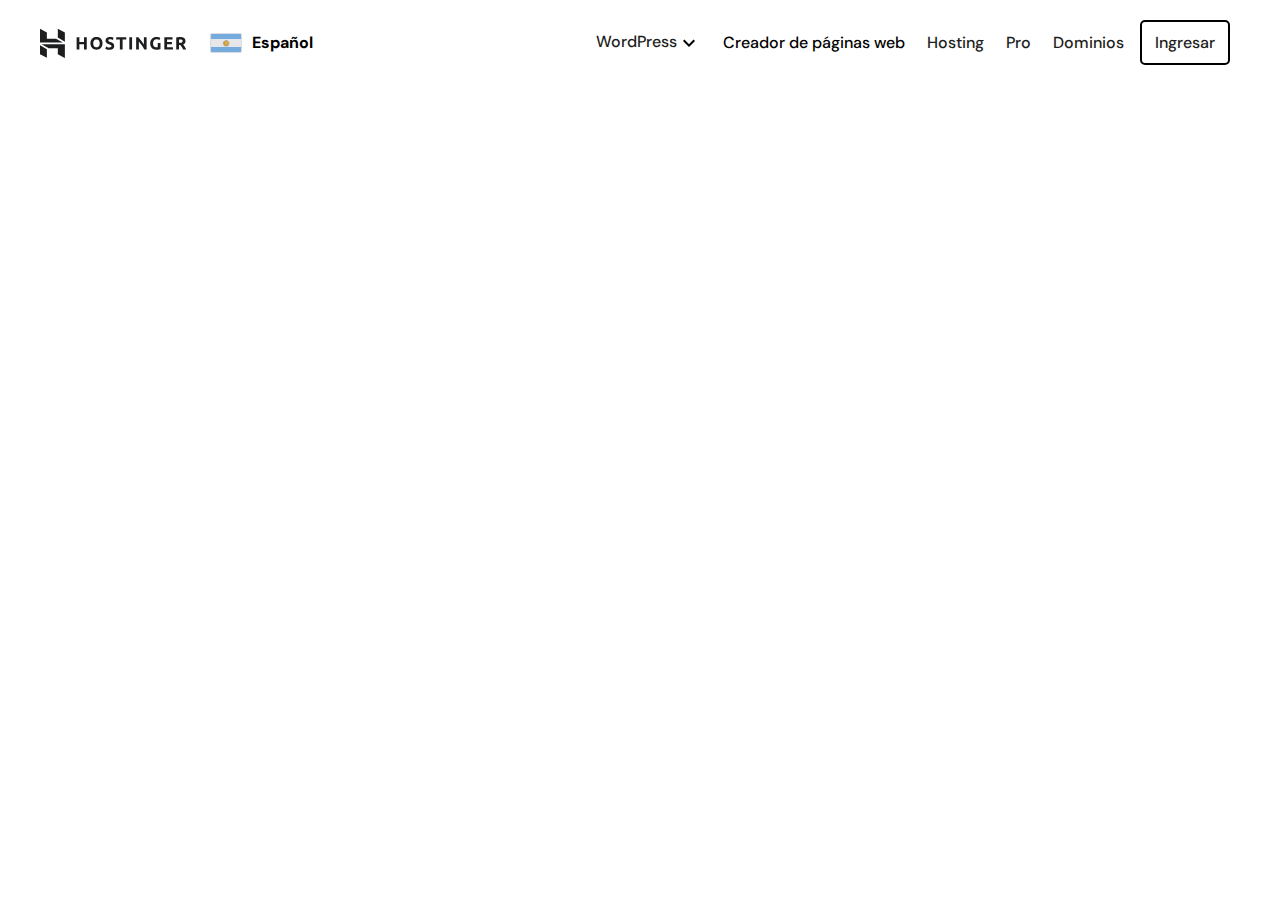
==== pages_temp/1_hosting/index.html @ 5bcc742f "navbar_finish" ====
<!DOCTYPE html>
<html lang="es">

<head>
    <meta charset="UTF-8">
    <meta http-equiv="X-UA-Compatible" content="IE=edge">
    <meta name="viewport" content="width=device-width, initial-scale=1.0">
    <title>Web </title>
    <link rel="stylesheet" href="estilos.css">
    <link rel="preconnect" href="https://fonts.googleapis.com">
    <link rel="preconnect" href="https://fonts.gstatic.com" crossorigin>
    <link
        href="https://fonts.googleapis.com/css2?family=DM+Sans:opsz,wght@9..40,100..1000&family=Encode+Sans+Expanded:wght@100;200;300;400;500;600;700;800;900&display=swap"
        rel="stylesheet">
</head>

<body>
    <div>
        <header>
            <nav id="navk">
                <div class="logo-web-nav">
                    <div class="logo-host">
                        <img src="/pages_temp/1_hosting/images/hostinger-logo.svg" alt="">
                        <div class="arg-nav">
                            <div class="arg-img">
                                <a href=""><img src="/pages_temp/1_hosting/images/ar-2x.png" alt=""></a>
                            </div>
                            <p>Español</p>
                        </div>
                    </div>
                    
                </div>
                <div class="toger-nav" id="open-x">
                    <img src="/pages_temp/1_hosting/images/ic-burger.svg" alt="">
                </div>
                <div class="toger-nav" id="x-close">
                    <img src="/pages_temp/1_hosting/images/ic-close.svg" alt="">
                </div>
                <div class="options-nav" id="nav-re">
                    <div class="word-nac a">
                        <p class="kka dro"> WordPress</p>
                        <img class="dro" id="dow-dro" src="/pages_temp/1_hosting/images/ic-arrow-down.svg" alt="">
                        <div id="d" class="b">
                            <div class="dropdow">
                                <a href="">
                                    <div class="dro-1 s">
                                        <div class="alo"></div>

                                        <div class="ks">
                                            <h3>Hosting WordPress</h2>
                                                <p>Funciones premium integradas y herramientas con IA incluidas.</p>
                                        </div>
                                    </div>
                                </a>
                                <a href="">
                                    <div class="dro-2 s">
                                        <div class="alo"></div>
                                        <div class="ks">
                                            <h3>WooCommerce administrado</h2>
                                                <p>Lanzá y hacé crecer tu sitio web de e-commerce.</p>
                                        </div>

                                    </div>
                                </a>
                            </div>
                            <div class="punro">

                            </div>
                        </div>
                    </div>
                    <div class="a">
                        <a href="">
                            <p style="color: black;">Creador de páginas web</p>
                        </a>
                    </div>
                    <div class="a">
                        <a href="">
                            <p> Hosting</p>
                        </a>
                    </div>
                    <div class="a">
                        <a href="">
                            <p> Pro</p>
                        </a>
                    </div>
                    <div class="a">
                        <a href="">
                            <p> Dominios</p>
                        </a>
                    </div>
                    <div class="a ingresar">

                        <a href="">Ingresar</a>

                    </div>
                </div>
            </nav>
        </header>
        <div>
            <section>

            </section>

            <section>

            </section>
        </div>
    </div>




    <script src="escript.js"></script>
</body>

</html>
---- pages_temp/1_hosting/estilos.css ----
*{
    margin: 0;
    padding: 0;
    box-sizing: border-box;
    font-family: 'DM Sans';

}
header{
    width: 100%;
    min-height: 88px;
    background-color: rgb(255, 255, 255);
    

}
nav{
    display: flex;
    align-items: center;
    justify-content: center;
    position: absolute;
    width: 100vw;
    z-index: 99;
    padding:20px 40px;
    background-color: #fff;
}
.logo-web-nav{
    display: flex;
    justify-content: center;
    align-items: center;
    flex-grow: 1;
}
.logo-host{
    display: flex;
    justify-content: center;
    align-items: center;
}

.logo-web-nav div {
    width: 100%;
    
}
.arg-nav{
    display: flex;
    margin-left: 23px;
    justify-content: start;
    align-items: center;
}
.arg-nav div {
    width: 32px;
    height: 20px;
    
}
.arg-nav img{
    max-width: 100%;
}
.arg-nav p{
    margin-left: 10px;
    margin-right: 14px;
    font-weight: 700;
    
}
.options-nav{
    font-weight: 100;
    height: 72;
    display: flex;
    justify-content: center;
    align-items: center;
    border: 0;
    font-weight: 100;
    margin: 0;
    padding: 0;
    text-decoration: none;
    vertical-align: baseline;
}
.word-nac{
    display: flex;
    position: relative;
    
}
.word-nac .kka{
    cursor: pointer;
}
.word-nac img{
    cursor: pointer;
}
.options-nav .a{
    padding: 6px;
    margin-right: 10px;
    
}

.options-nav div img{
    max-width: 24px;
    max-height: 24px;

}
.options-nav div a p{
    color:  #1d1e20;
    font-weight: 500;
    
}

.options-nav div  p{
    color:  #1d1e20;
    font-weight: 500;
    
}
.options-nav div a {
    color:  #1d1e20;
    font-weight: 500;
    text-decoration: none;
    
}
.toger-nav{
    display: none;
}

.ingresar{
    border: 2px solid black;
    border-radius: 5px;
    text-align: center;
    display: flex;
    justify-content: center;
    align-items: center;
    padding: 0;
}
.ingresar a{
    padding: 4px 7px;
}
.dropdow{
    width: 408px;
    padding: 10px;
    background-color: rgb(252, 252, 252);
    position: absolute;
    top: 40px;
    right: -166px;
    border-radius: 5px;
    box-shadow:  2px 0 5px #010101b3;
    
}
.dropdow a:hover{
    transform: scale(2);
    background: mediumturquoise;
}
.punro{
    width: 24px;
    height: 40px;
    transform: rotate(45deg);
    background-color: rgba(3, 3, 3, 0.785);
    position: absolute;
    top: 30px;
    right: 30px;
    z-index: -99;
}
.b{
    box-shadow:  2px 0 5px #010101b3;
    display: none;
}
.s{
    display: flex;
    justify-content: center;
    align-items: center;
    margin: 15px;
    transition: all 100ms;
}
.s:hover{
    transform: scale(1.03);
}

.dropdow div .alo {
    width: 60px;
    height: 44px;
    background-size: contain; 
    background-position: center; 
    background-repeat: no-repeat;
}

.dro-1 .alo {
    background-image: url("/pages_temp/1_hosting/images/ic-wordpress.svg");
    
}

.dro-2 .alo {
    background-image: url("/pages_temp/1_hosting/images/ic-woocommerce.svg");
    background-size: contain; 
    background-position: center; 
    background-repeat: no-repeat;
}
.ks{
    padding-left: 16px;
    margin-left: 20px;
}
.dro{
    transition: transform 0.5s ease;
}

@media only screen and (min-width: 140px) and (max-width: 996px) {
   .header{
        position: relative;
    }
    .arg-nav{
        font-size: 10px;
    }
    .toger-nav {
        display: block; 
        position: absolute;
        cursor: pointer;
        top: 17px;
        right: 39px;
        width: 23px;
        height: 23px;
        font-size: 30px;
    }
    #x-close{
        display: none;
    }
    .logo-host img{
        font-size: 10px;
        width: 90px;
    }
    .toger-nav  img {
        width: 23px;
        height: 23px;

    }
    .dropdow{
    width: 199px;
    left:3px;
    right: 100px;
    }
    .alo{
        
        display: none;
    }
    nav{
        display: block;
        position: relative;
        background-color: aqua;
    }
    .options-nav {
        margin: auto;
        margin-top: 50px;
        width: 89%;
        height: 599px;
        box-shadow: 0px 2px 5px rgba(0, 0, 0, 0.2);
        
        display: none;
    }
    .a{
        margin: 30px;
    }
    .options-nav.active {
        display: flex;
        flex-direction: column;
    }
    
}
@media (min-width: 996px) {
    #open-x {
        display: none; /* Ocultar el botón burger en pantallas grandes */
      }
    
      #x-close {
        display: none; /* Mantener oculto el botón de cierre en pantallas grandes */
      }
    
      
}
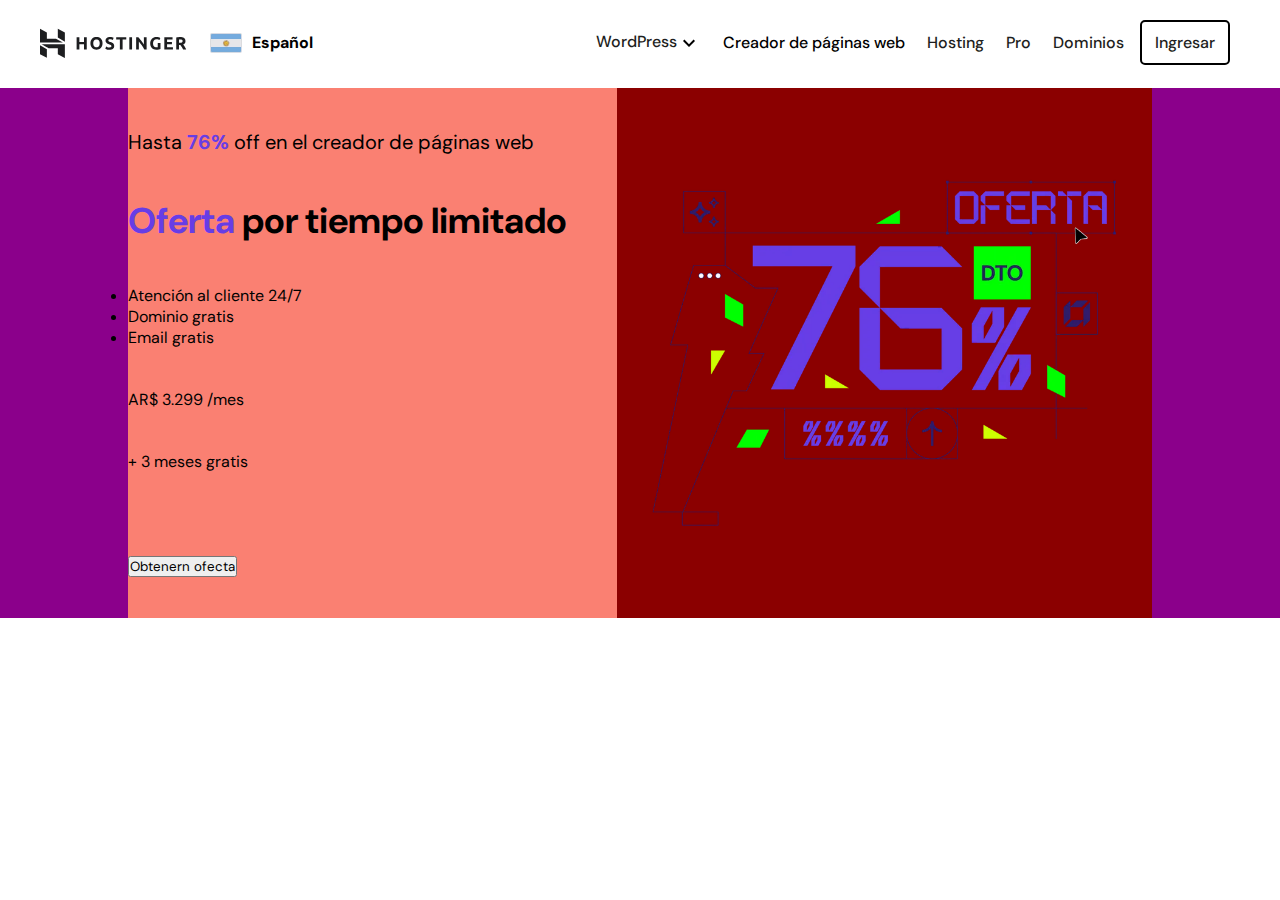
==== commit 5ef8312e: "midline_page" ====
--- a/pages_temp/1_hosting/index.html
+++ b/pages_temp/1_hosting/index.html
@@ -13,7 +13,6 @@
         href="https://fonts.googleapis.com/css2?family=DM+Sans:opsz,wght@9..40,100..1000&family=Encode+Sans+Expanded:wght@100;200;300;400;500;600;700;800;900&display=swap"
         rel="stylesheet">
 </head>
-
 <body>
     <div>
         <header>
@@ -96,14 +95,40 @@
                 </div>
             </nav>
         </header>
-        <div>
-            <section>
+        <div class="midline">
+            <section class="midsec">
+                <section class="midsec1">
+                    <p class="pa">Hasta <span>76%</span>  off en el creador de páginas web</p>
+                    <h2 class="ti"> <span>Oferta</span> por tiempo limitado</h2>
+                    <ul>
+                        <li>Atención al cliente 24/7 </li>
+                        <li>Dominio gratis</li>
+                        <li>Email gratis</li>
+                    </ul>
+                    <div>
+                        <span>AR$</span>
+                        <span>3.299</span>
+                        <span>/mes</span>
+                    </div>
+                    <div>
+                        <p>+ 3 meses gratis</p>
+                    </div>
 
+                    <div>
+
+                    </div>
+                    <div>
+                        <button>Obtenern ofecta</button>
+                    </div>
+
+                </section>
+                <section class="midsec2">
+                    <img src="/pages_temp/1_hosting/images/website-builder.png" alt="">
+
+                </section>
             </section>
 
-            <section>
-
-            </section>
+            
         </div>
     </div>
 
--- a/pages_temp/1_hosting/estilos.css
+++ b/pages_temp/1_hosting/estilos.css
@@ -194,9 +194,91 @@
     transition: transform 0.5s ease;
 }
 
+/* midline */
+
+.midline{
+    width: 100%;
+    height: 530px;
+    background-color: darkmagenta;
+}
+.midsec{
+    width: 80%;
+    margin-top: 60px;
+    height: 100%;
+    margin: auto;
+    background: red;
+    display: flex;
+    justify-content: space-between;
+
+    
+}
+.midsec1{
+    width: 50%;
+    height: 100%;
+    background-color: salmon;
+    display: flex;
+    flex-direction: column;
+    justify-content: space-evenly;
+    align-items: start;
+    text-align: start;
+}
+.midsec1 .pa{
+    font-size: 20px;
+}
+.midsec1 .pa span{
+    font-weight: 700;
+    color: #673de6;
+}
+
+.midsec1 h2{
+    font-size: 36px;
+}
+.midsec1 h2 span{
+    font-weight: 700;
+    color: #673de6;
+}
+
+.midsec2{
+    width: 54.61%;
+    height: 100%;
+    background-color: darkred;
+    display: flex;
+    justify-content: center;
+    align-items: center;
+    position: relative;
+    max-width: 616px;
+    margin: auto;
+}
+
+.midsec2 img{
+    background-size: contain;
+    display: block;
+    height: auto;
+    max-width: 100%;
+} 
+
+@media only screen and (min-width: 140px) and (max-width: 976px) {
+    .midsec{
+        display: flex;
+        flex-direction: column;
+        height: 100%;
+    }
+    .midsec1{
+        width: 69%;
+        margin: auto;
+        
+    }
+    .midsec2{
+        width: 69%;
+        margin: auto;
+    }
+    
+}
+
 @media only screen and (min-width: 140px) and (max-width: 996px) {
    .header{
         position: relative;
+        height: 100vh;
     }
     .arg-nav{
         font-size: 10px;
@@ -242,7 +324,6 @@
         margin-top: 50px;
         width: 89%;
         height: 599px;
-        box-shadow: 0px 2px 5px rgba(0, 0, 0, 0.2);
         
         display: none;
     }
@@ -252,17 +333,20 @@
     .options-nav.active {
         display: flex;
         flex-direction: column;
+        height: 100vh;
+    }
+    .navk{
+        height: 100vh;
     }
     
 }
 @media (min-width: 996px) {
     #open-x {
-        display: none; /* Ocultar el botón burger en pantallas grandes */
+        display: none; 
       }
     
       #x-close {
-        display: none; /* Mantener oculto el botón de cierre en pantallas grandes */
-      }
-    
-      
+        display: none; 
+    
+     }
 }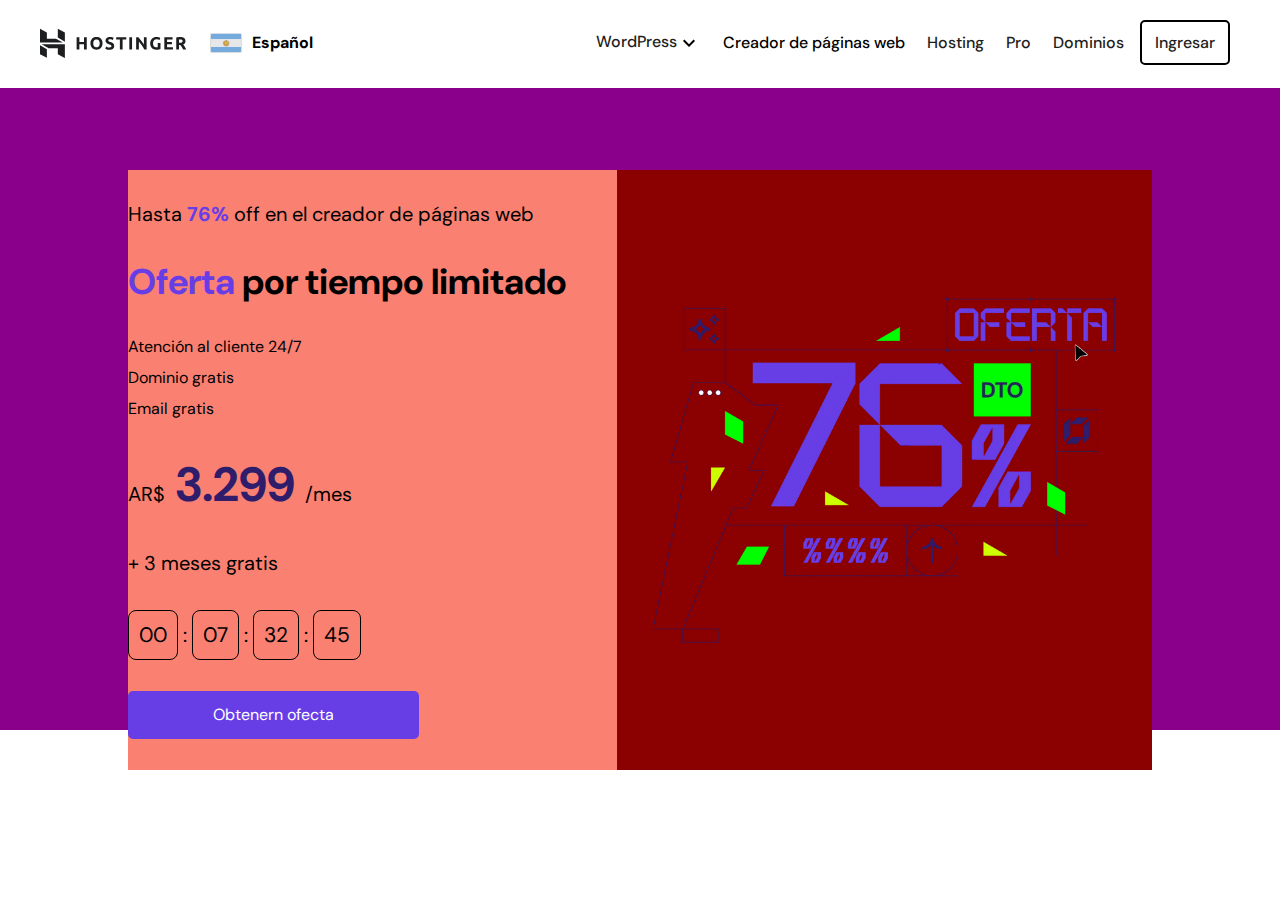
==== commit b331e8a9: "a" ====
--- a/pages_temp/1_hosting/index.html
+++ b/pages_temp/1_hosting/index.html
@@ -101,25 +101,33 @@
                     <p class="pa">Hasta <span>76%</span>  off en el creador de páginas web</p>
                     <h2 class="ti"> <span>Oferta</span> por tiempo limitado</h2>
                     <ul>
-                        <li>Atención al cliente 24/7 </li>
+                        <li>Atención al cliente 24/7</li>
                         <li>Dominio gratis</li>
                         <li>Email gratis</li>
                     </ul>
-                    <div>
-                        <span>AR$</span>
-                        <span>3.299</span>
-                        <span>/mes</span>
+                    <div class="k">
+                        <span class="arss">AR$</span>
+                        <span class="do">3.299</span>
+                        <span class="arss" >/mes</span>
                     </div>
-                    <div>
+                    <div class="local">
                         <p>+ 3 meses gratis</p>
                     </div>
+                    <div class="hora">
+                        <div class="h">00</div>
+                        <div >:</div>
+                        <div class="h">07</div>
+                        <div>:</div>
+                        <div class="h">32</div>
+                        <div>:</div>
+                        <div class="h">45</div>
+                    </div>
 
-                    <div>
-
-                    </div>
-                    <div>
-                        <button>Obtenern ofecta</button>
-                    </div>
+                    
+                        <div class="buton">
+                            <button><a href="">Obtenern ofecta</a></button>
+                        </div>
+                    
 
                 </section>
                 <section class="midsec2">
@@ -130,6 +138,7 @@
 
             
         </div>
+        
     </div>
 
 
--- a/pages_temp/1_hosting/estilos.css
+++ b/pages_temp/1_hosting/estilos.css
@@ -1,35 +1,42 @@
-
-*{
+* {
     margin: 0;
     padding: 0;
     box-sizing: border-box;
     font-family: 'DM Sans';
 
 }
-header{
+a{
+    cursor: pointer;
+    text-decoration: none;
+}
+header {
     width: 100%;
     min-height: 88px;
     background-color: rgb(255, 255, 255);
-    
-
-}
-nav{
+    position: fixed;
+    z-index: 33331;
+
+}
+
+nav {
     display: flex;
     align-items: center;
     justify-content: center;
     position: absolute;
     width: 100vw;
     z-index: 99;
-    padding:20px 40px;
+    padding: 20px 40px;
     background-color: #fff;
 }
-.logo-web-nav{
+
+.logo-web-nav {
     display: flex;
     justify-content: center;
     align-items: center;
     flex-grow: 1;
 }
-.logo-host{
+
+.logo-host {
     display: flex;
     justify-content: center;
     align-items: center;
@@ -37,29 +44,34 @@
 
 .logo-web-nav div {
     width: 100%;
-    
-}
-.arg-nav{
+
+}
+
+.arg-nav {
     display: flex;
     margin-left: 23px;
     justify-content: start;
     align-items: center;
 }
+
 .arg-nav div {
     width: 32px;
     height: 20px;
-    
-}
-.arg-nav img{
+
+}
+
+.arg-nav img {
     max-width: 100%;
 }
-.arg-nav p{
+
+.arg-nav p {
     margin-left: 10px;
     margin-right: 14px;
     font-weight: 700;
-    
-}
-.options-nav{
+
+}
+
+.options-nav {
     font-weight: 100;
     height: 72;
     display: flex;
@@ -72,50 +84,57 @@
     text-decoration: none;
     vertical-align: baseline;
 }
-.word-nac{
+
+.word-nac {
     display: flex;
     position: relative;
-    
-}
-.word-nac .kka{
-    cursor: pointer;
-}
-.word-nac img{
-    cursor: pointer;
-}
-.options-nav .a{
+
+}
+
+.word-nac .kka {
+    cursor: pointer;
+}
+
+.word-nac img {
+    cursor: pointer;
+}
+
+.options-nav .a {
     padding: 6px;
     margin-right: 10px;
-    
-}
-
-.options-nav div img{
+
+}
+
+.options-nav div img {
     max-width: 24px;
     max-height: 24px;
 
 }
-.options-nav div a p{
-    color:  #1d1e20;
+
+.options-nav div a p {
+    color: #1d1e20;
     font-weight: 500;
-    
-}
-
-.options-nav div  p{
-    color:  #1d1e20;
+
+}
+
+.options-nav div p {
+    color: #1d1e20;
     font-weight: 500;
-    
-}
+
+}
+
 .options-nav div a {
-    color:  #1d1e20;
+    color: #1d1e20;
     font-weight: 500;
     text-decoration: none;
-    
-}
-.toger-nav{
+
+}
+
+.toger-nav {
     display: none;
 }
 
-.ingresar{
+.ingresar {
     border: 2px solid black;
     border-radius: 5px;
     text-align: center;
@@ -124,10 +143,12 @@
     align-items: center;
     padding: 0;
 }
-.ingresar a{
+
+.ingresar a {
     padding: 4px 7px;
 }
-.dropdow{
+
+.dropdow {
     width: 408px;
     padding: 10px;
     background-color: rgb(252, 252, 252);
@@ -135,14 +156,16 @@
     top: 40px;
     right: -166px;
     border-radius: 5px;
-    box-shadow:  2px 0 5px #010101b3;
-    
-}
-.dropdow a:hover{
+    box-shadow: 2px 0 5px #010101b3;
+
+}
+
+.dropdow a:hover {
     transform: scale(2);
     background: mediumturquoise;
 }
-.punro{
+
+.punro {
     width: 24px;
     height: 40px;
     transform: rotate(45deg);
@@ -152,67 +175,75 @@
     right: 30px;
     z-index: -99;
 }
-.b{
-    box-shadow:  2px 0 5px #010101b3;
+
+.b {
+    box-shadow: 2px 0 5px #010101b3;
     display: none;
 }
-.s{
+
+.s {
     display: flex;
     justify-content: center;
     align-items: center;
     margin: 15px;
     transition: all 100ms;
 }
-.s:hover{
+
+.s:hover {
     transform: scale(1.03);
 }
 
 .dropdow div .alo {
     width: 60px;
     height: 44px;
-    background-size: contain; 
-    background-position: center; 
+    background-size: contain;
+    background-position: center;
     background-repeat: no-repeat;
 }
 
 .dro-1 .alo {
     background-image: url("/pages_temp/1_hosting/images/ic-wordpress.svg");
-    
+
 }
 
 .dro-2 .alo {
     background-image: url("/pages_temp/1_hosting/images/ic-woocommerce.svg");
-    background-size: contain; 
-    background-position: center; 
+    background-size: contain;
+    background-position: center;
     background-repeat: no-repeat;
 }
-.ks{
+
+.ks {
     padding-left: 16px;
     margin-left: 20px;
 }
-.dro{
+
+.dro {
     transition: transform 0.5s ease;
 }
 
 /* midline */
 
-.midline{
+.midline {
+
+    padding-top: 130px;
     width: 100%;
-    height: 530px;
+    height: 730px;
     background-color: darkmagenta;
 }
-.midsec{
+
+.midsec {
     width: 80%;
-    margin-top: 60px;
     height: 100%;
-    margin: auto;
+    margin: 40px auto;
     background: red;
     display: flex;
     justify-content: space-between;
 
-    
-}
-.midsec1{
+
+}
+
+.midsec1 {
     width: 50%;
     height: 100%;
     background-color: salmon;
@@ -222,23 +253,94 @@
     align-items: start;
     text-align: start;
 }
-.midsec1 .pa{
+
+.midsec1 .pa {
     font-size: 20px;
 }
-.midsec1 .pa span{
+
+.midsec1 .pa span {
     font-weight: 700;
     color: #673de6;
 }
 
-.midsec1 h2{
+.midsec1 h2 {
     font-size: 36px;
 }
-.midsec1 h2 span{
+
+.midsec1 h2 span {
     font-weight: 700;
     color: #673de6;
 }
 
-.midsec2{
+.midsec1 ul {
+    align-items: start;
+    display: flex;
+    flex-direction: column;
+    gap: 10px;
+    margin-bottom: 2px;
+    list-style: none;
+}
+
+.midline .k {
+    font-size: 48px;
+}
+.midline .k .do{
+    font-weight: 700;
+    color: #2f1c6a;
+}
+
+.midsec1 .k .arss {
+    font-size: 0.416667em;
+}
+
+.midsec1 .local p {
+    font-size: 20px;
+    line-height: 32px;
+}
+
+.midsec1 .hora{
+    display: flex;
+    justify-content: center;
+    align-items: center;
+    gap: 5px;
+    font-size: 21px;
+}
+.midline .hora .h{
+    border: 1px solid black;
+    padding: 10px;
+    border-radius: 8px;
+
+}
+
+.midsec1 .buton {
+    cursor: pointer;
+    width: 100%;
+    align-items: start;
+    display: flex;
+    flex-direction: column-reverse;
+    gap: 6px;
+    justify-content: center;
+}
+.midsec1 a{
+    cursor: pointer;
+}
+
+.midsec1 .buton button {
+    cursor: pointer;
+    width: 291px;
+    height: 48px;
+    font-size: 16px;
+    background-color: #673de6;
+    color:#fff;
+    border: none;
+    border-radius: 5px;
+    
+
+}
+.midsec1 .buton button  a{
+    color: #fff;
+}
+.midsec2 {
     width: 54.61%;
     height: 100%;
     background-color: darkred;
@@ -250,41 +352,62 @@
     margin: auto;
 }
 
-.midsec2 img{
+.midsec2 img {
     background-size: contain;
     display: block;
     height: auto;
     max-width: 100%;
-} 
+}
 
 @media only screen and (min-width: 140px) and (max-width: 976px) {
-    .midsec{
+    .midline{
+        height: auto;
+    }
+    .midsec {
         display: flex;
         flex-direction: column;
-        height: 100%;
-    }
-    .midsec1{
-        width: 69%;
+        gap: 50px;
+        height: auto;
+    }
+
+    .midsec1 {
+        width: 99%;
         margin: auto;
-        
-    }
-    .midsec2{
-        width: 69%;
+        gap: 10px;
+
+    }
+
+    .midsec2 {
+        width: 99%;
         margin: auto;
     }
-    
-}
-
-@media only screen and (min-width: 140px) and (max-width: 996px) {
-   .header{
+    .midsec1 .buton {
+        display: flex;
+        align-items: center;
+        justify-content: center;
+    }
+    .midsec2 img {
+        background-size: contain;
+        display: block;
+        height: auto;
+        max-width: 100%;
+    }
+
+}
+
+@media only screen and (min-width: 140px) and (max-width: 1176px) {
+    .header {
         position: relative;
         height: 100vh;
-    }
-    .arg-nav{
+
+    }
+
+    .arg-nav {
         font-size: 10px;
     }
+
     .toger-nav {
-        display: block; 
+        display: block;
         position: absolute;
         cursor: pointer;
         top: 17px;
@@ -293,60 +416,72 @@
         height: 23px;
         font-size: 30px;
     }
-    #x-close{
+
+    #x-close {
         display: none;
     }
-    .logo-host img{
+
+    .logo-host img {
         font-size: 10px;
         width: 90px;
     }
-    .toger-nav  img {
+
+    .toger-nav img {
         width: 23px;
         height: 23px;
 
     }
-    .dropdow{
-    width: 199px;
-    left:3px;
-    right: 100px;
-    }
-    .alo{
-        
+
+    .dropdow {
+        width: 199px;
+        left: 3px;
+        right: 100px;
+    }
+
+    .alo {
+
         display: none;
     }
-    nav{
+
+    nav {
         display: block;
         position: relative;
         background-color: aqua;
-    }
+        height: 100%;
+    }
+
     .options-nav {
         margin: auto;
         margin-top: 50px;
         width: 89%;
         height: 599px;
-        
+
         display: none;
     }
-    .a{
+
+    .a {
         margin: 30px;
     }
+
     .options-nav.active {
         display: flex;
         flex-direction: column;
         height: 100vh;
     }
-    .navk{
+
+    .navk {
         height: 100vh;
     }
-    
-}
+
+}
+
 @media (min-width: 996px) {
     #open-x {
-        display: none; 
-      }
-    
-      #x-close {
-        display: none; 
-    
-     }
+        display: none;
+    }
+
+    #x-close {
+        display: none;
+
+    }
 }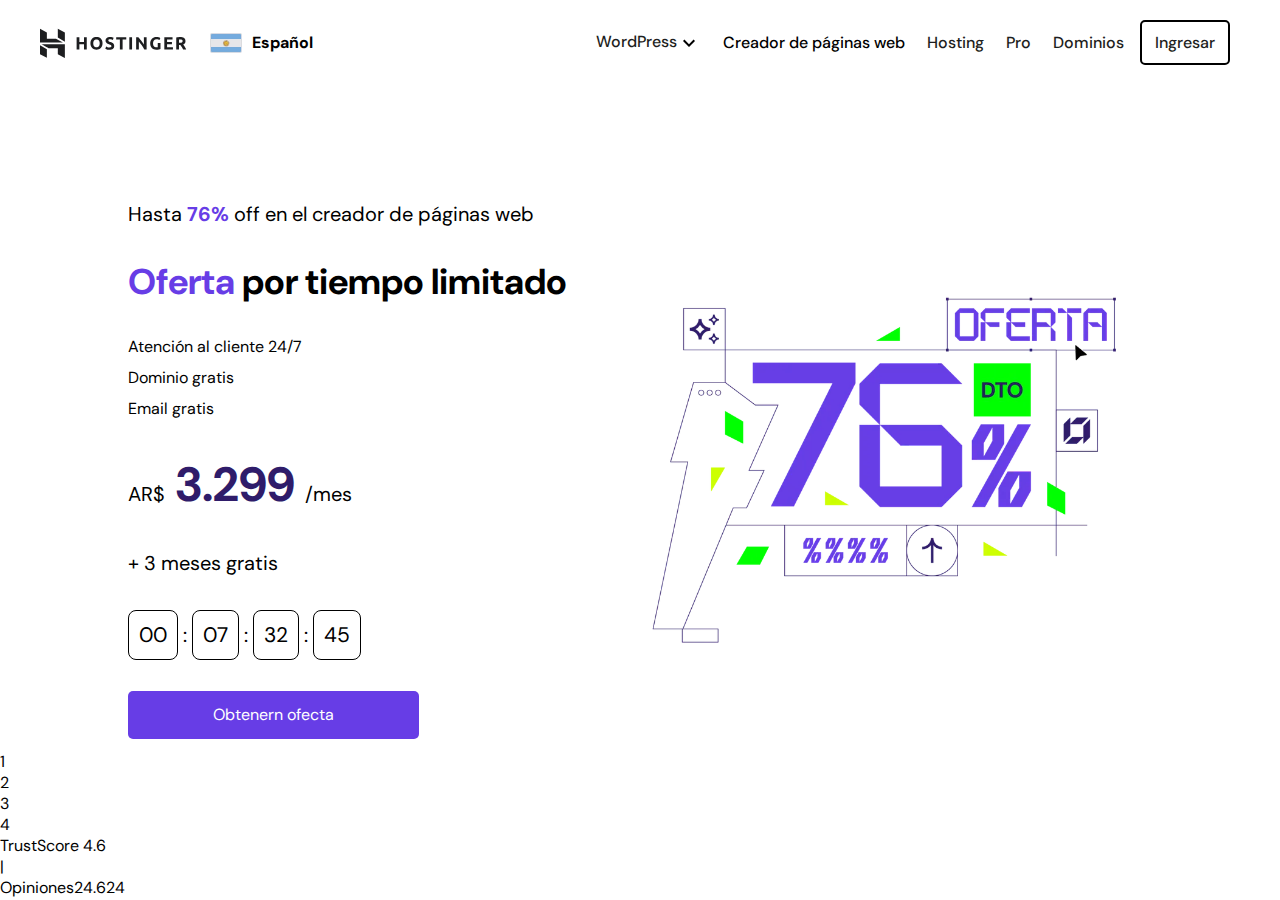
==== commit 819aaf12: "midlinefinihs" ====
--- a/pages_temp/1_hosting/index.html
+++ b/pages_temp/1_hosting/index.html
@@ -138,6 +138,31 @@
 
             
         </div>
+
+
+
+        <div class="spaces-grid">
+            <div>
+                <div>   
+                    <div><img src="" alt=""></div>
+                    <div>
+                        <div><img src="" alt="">1</div>
+                        <div><img src="" alt="">2</div>
+                        <div><img src="" alt="">3</div>
+                        <div><img src="" alt="">4</div>
+                    </div>
+                    <div>
+                        <p>TrustScore <span>4.6</span></p>
+                        <div>|</div>
+                        <div> <p>Opiniones<span>24.624</span></p> </div>
+                    </div>
+                </div>
+
+                <div>
+
+                </div>
+            </div>
+        </div>
         
     </div>
 
--- a/pages_temp/1_hosting/estilos.css
+++ b/pages_temp/1_hosting/estilos.css
@@ -229,14 +229,12 @@
     padding-top: 130px;
     width: 100%;
     height: 730px;
-    background-color: darkmagenta;
 }
 
 .midsec {
     width: 80%;
     height: 100%;
     margin: 40px auto;
-    background: red;
     display: flex;
     justify-content: space-between;
 
@@ -246,7 +244,6 @@
 .midsec1 {
     width: 50%;
     height: 100%;
-    background-color: salmon;
     display: flex;
     flex-direction: column;
     justify-content: space-evenly;
@@ -334,16 +331,15 @@
     color:#fff;
     border: none;
     border-radius: 5px;
-    
-
-}
-.midsec1 .buton button  a{
+
+}
+.midsec1 .buton button a {
     color: #fff;
 }
+
 .midsec2 {
     width: 54.61%;
     height: 100%;
-    background-color: darkred;
     display: flex;
     justify-content: center;
     align-items: center;
@@ -360,6 +356,12 @@
 }
 
 @media only screen and (min-width: 140px) and (max-width: 976px) {
+    .midline .k .do{
+        font-size: 26px;
+    }
+    .midsec1 h2 {
+        font-size: 24px;
+    }
     .midline{
         height: auto;
     }
@@ -374,6 +376,8 @@
         width: 99%;
         margin: auto;
         gap: 10px;
+        justify-content: center;
+        align-items: center;
 
     }
 
@@ -395,11 +399,13 @@
 
 }
 
-@media only screen and (min-width: 140px) and (max-width: 1176px) {
+
+
+
+@media only screen and (min-width: 140px) and (max-width: 996px) {
     .header {
         position: relative;
         height: 100vh;
-
     }
 
     .arg-nav {
@@ -447,7 +453,6 @@
         display: block;
         position: relative;
         background-color: aqua;
-        height: 100%;
     }
 
     .options-nav {
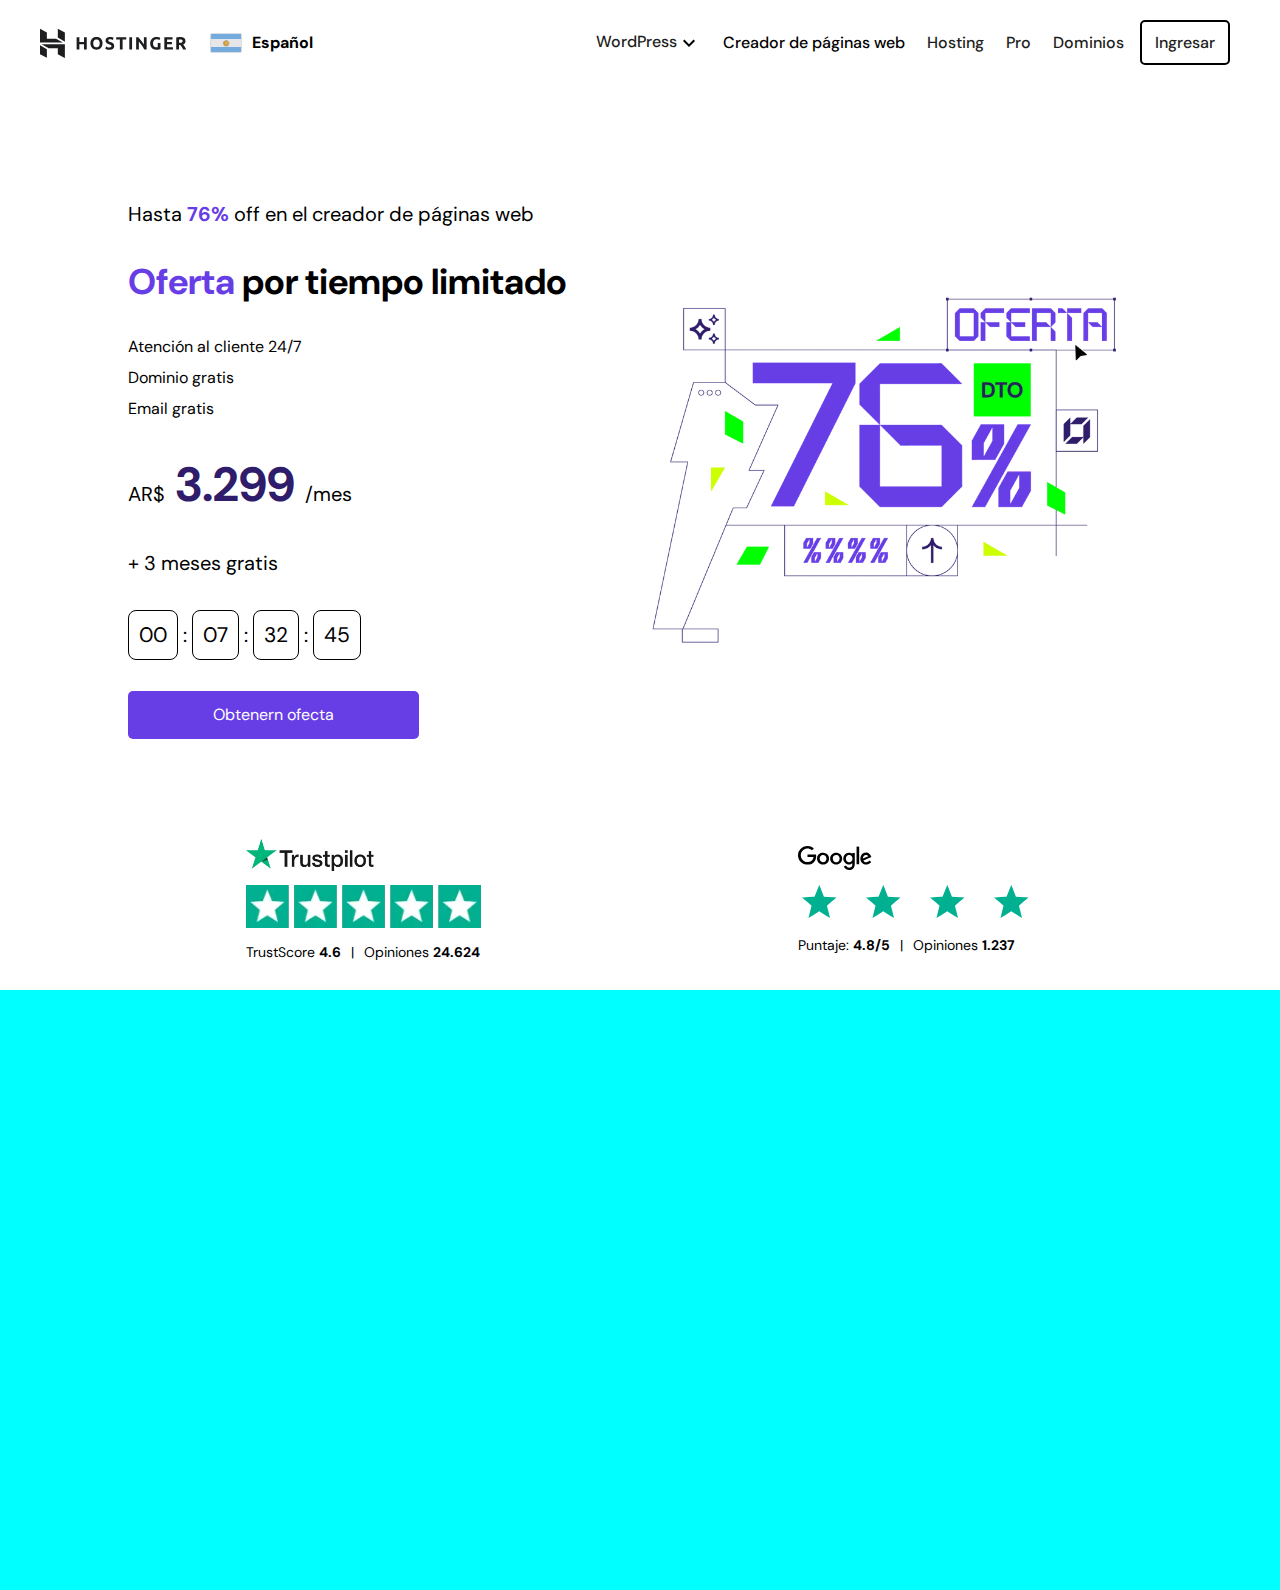
==== commit f3c10295: "text_content" ====
--- a/pages_temp/1_hosting/index.html
+++ b/pages_temp/1_hosting/index.html
@@ -13,6 +13,7 @@
         href="https://fonts.googleapis.com/css2?family=DM+Sans:opsz,wght@9..40,100..1000&family=Encode+Sans+Expanded:wght@100;200;300;400;500;600;700;800;900&display=swap"
         rel="stylesheet">
 </head>
+
 <body>
     <div>
         <header>
@@ -27,7 +28,7 @@
                             <p>Español</p>
                         </div>
                     </div>
-                    
+
                 </div>
                 <div class="toger-nav" id="open-x">
                     <img src="/pages_temp/1_hosting/images/ic-burger.svg" alt="">
@@ -98,7 +99,7 @@
         <div class="midline">
             <section class="midsec">
                 <section class="midsec1">
-                    <p class="pa">Hasta <span>76%</span>  off en el creador de páginas web</p>
+                    <p class="pa">Hasta <span>76%</span> off en el creador de páginas web</p>
                     <h2 class="ti"> <span>Oferta</span> por tiempo limitado</h2>
                     <ul>
                         <li>Atención al cliente 24/7</li>
@@ -108,14 +109,14 @@
                     <div class="k">
                         <span class="arss">AR$</span>
                         <span class="do">3.299</span>
-                        <span class="arss" >/mes</span>
+                        <span class="arss">/mes</span>
                     </div>
                     <div class="local">
                         <p>+ 3 meses gratis</p>
                     </div>
                     <div class="hora">
                         <div class="h">00</div>
-                        <div >:</div>
+                        <div>:</div>
                         <div class="h">07</div>
                         <div>:</div>
                         <div class="h">32</div>
@@ -123,11 +124,11 @@
                         <div class="h">45</div>
                     </div>
 
-                    
-                        <div class="buton">
-                            <button><a href="">Obtenern ofecta</a></button>
-                        </div>
-                    
+
+                    <div class="buton">
+                        <button><a href="">Obtenern ofecta</a></button>
+                    </div>
+
 
                 </section>
                 <section class="midsec2">
@@ -136,34 +137,67 @@
                 </section>
             </section>
 
-            
+
         </div>
 
 
 
         <div class="spaces-grid">
-            <div>
-                <div>   
-                    <div><img src="" alt=""></div>
-                    <div>
-                        <div><img src="" alt="">1</div>
-                        <div><img src="" alt="">2</div>
-                        <div><img src="" alt="">3</div>
-                        <div><img src="" alt="">4</div>
-                    </div>
-                    <div>
-                        <p>TrustScore <span>4.6</span></p>
-                        <div>|</div>
-                        <div> <p>Opiniones<span>24.624</span></p> </div>
-                    </div>
-                </div>
-
-                <div>
-
+            <div class="space-cont">
+                <div class=" space-opin">
+                    <div class="space1">
+                        <div><img src="/pages_temp/1_hosting/images/mid_archivos/trustpilot-green-dark-2x.png" alt="">
+                        </div>
+                        <div>
+                            <div><img src="/pages_temp/1_hosting/images/mid_archivos/rating-star-square-bg-2x.png"
+                                    alt=""></div>
+
+                        </div>
+                        <div class="opi-c">
+                            <p>TrustScore <span>4.6</span></p>
+                            <div>|</div>
+                            <div>
+                                <p>Opiniones <span>24.624</span></p>
+                            </div>
+                        </div>
+                    </div>
+                </div>
+
+                <div class=" space-opin">
+                    <div  class="space1">
+                        <div><img src="/pages_temp/1_hosting/images/mid_archivos/google-dark.svg" alt=""></div>
+                        <div class="start-space">
+                            <div><img src="/pages_temp/1_hosting/images/mid_archivos/ic-star.svg" alt=""></div>
+                            <div><img src="/pages_temp/1_hosting/images/mid_archivos/ic-star.svg" alt=""></div>
+                            <div><img src="/pages_temp/1_hosting/images/mid_archivos/ic-star.svg" alt=""></div>
+                            <div><img src="/pages_temp/1_hosting/images/mid_archivos/ic-star.svg" alt=""></div>
+
+                        </div>
+                        <div class="opi-c">
+                            <p>Puntaje: <span>4.8/5</span></p>
+                            <div>|</div>
+                            <div>
+                                <p>Opiniones <span>1.237</span></p>
+                            </div>
+                        </div>
+                    </div>
                 </div>
             </div>
         </div>
-        
+
+        <div class="tex-cente-sec">
+
+            <div>
+                <div>
+
+                </div>
+
+                <div>
+
+                </div>
+            </div>
+        </div>
+
     </div>
 
 
--- a/pages_temp/1_hosting/estilos.css
+++ b/pages_temp/1_hosting/estilos.css
@@ -355,6 +355,65 @@
     max-width: 100%;
 }
 
+/* 
+SPACES-GRID */
+
+
+
+.spaces-grid{
+    height: 260px;
+    padding-top: 100px;
+}
+.space-cont{
+    width: 96%;
+    margin: auto;
+    display: flex;
+    justify-content: center;
+    align-items: center;
+}
+.space-cont img{
+    width: 100%;
+}
+.space-opin{
+    width: 552px;
+    height: 140px;
+    display: flex;
+    flex-direction: column;
+    justify-content: center;
+    align-items: center;
+}
+.start-space{
+    width: 100%;
+    display: flex;
+    justify-content: center;
+    gap: 40px;
+    align-items: center;
+}
+.start-space img{
+    width: 24px;
+    height: 24px;
+    transform: scale(1.5);
+}
+
+.space1{
+    width: 235px;
+    height: 140px;
+    display: flex;
+    flex-direction: column;
+    justify-content: space-evenly;
+    align-items: start;
+}
+
+.opi-c{
+    display: flex;
+    justify-content: center;
+    align-items: center;
+    gap: 10px;
+    font-size: 14px;
+}
+.opi-c span{
+    font-weight: 700;
+}
 @media only screen and (min-width: 140px) and (max-width: 976px) {
     .midline .k .do{
         font-size: 26px;
@@ -396,11 +455,23 @@
         height: auto;
         max-width: 100%;
     }
-
-}
-
-
-
+    .space-cont {
+        flex-direction: column;
+        gap: 100px;
+    }
+    .space-opin{
+        width: auto;
+    }
+
+}
+
+
+/* 
+texto cenro de ahi */
+.tex-cente-sec{
+    height: 600px;
+    background-color: aqua;
+}
 
 @media only screen and (min-width: 140px) and (max-width: 996px) {
     .header {
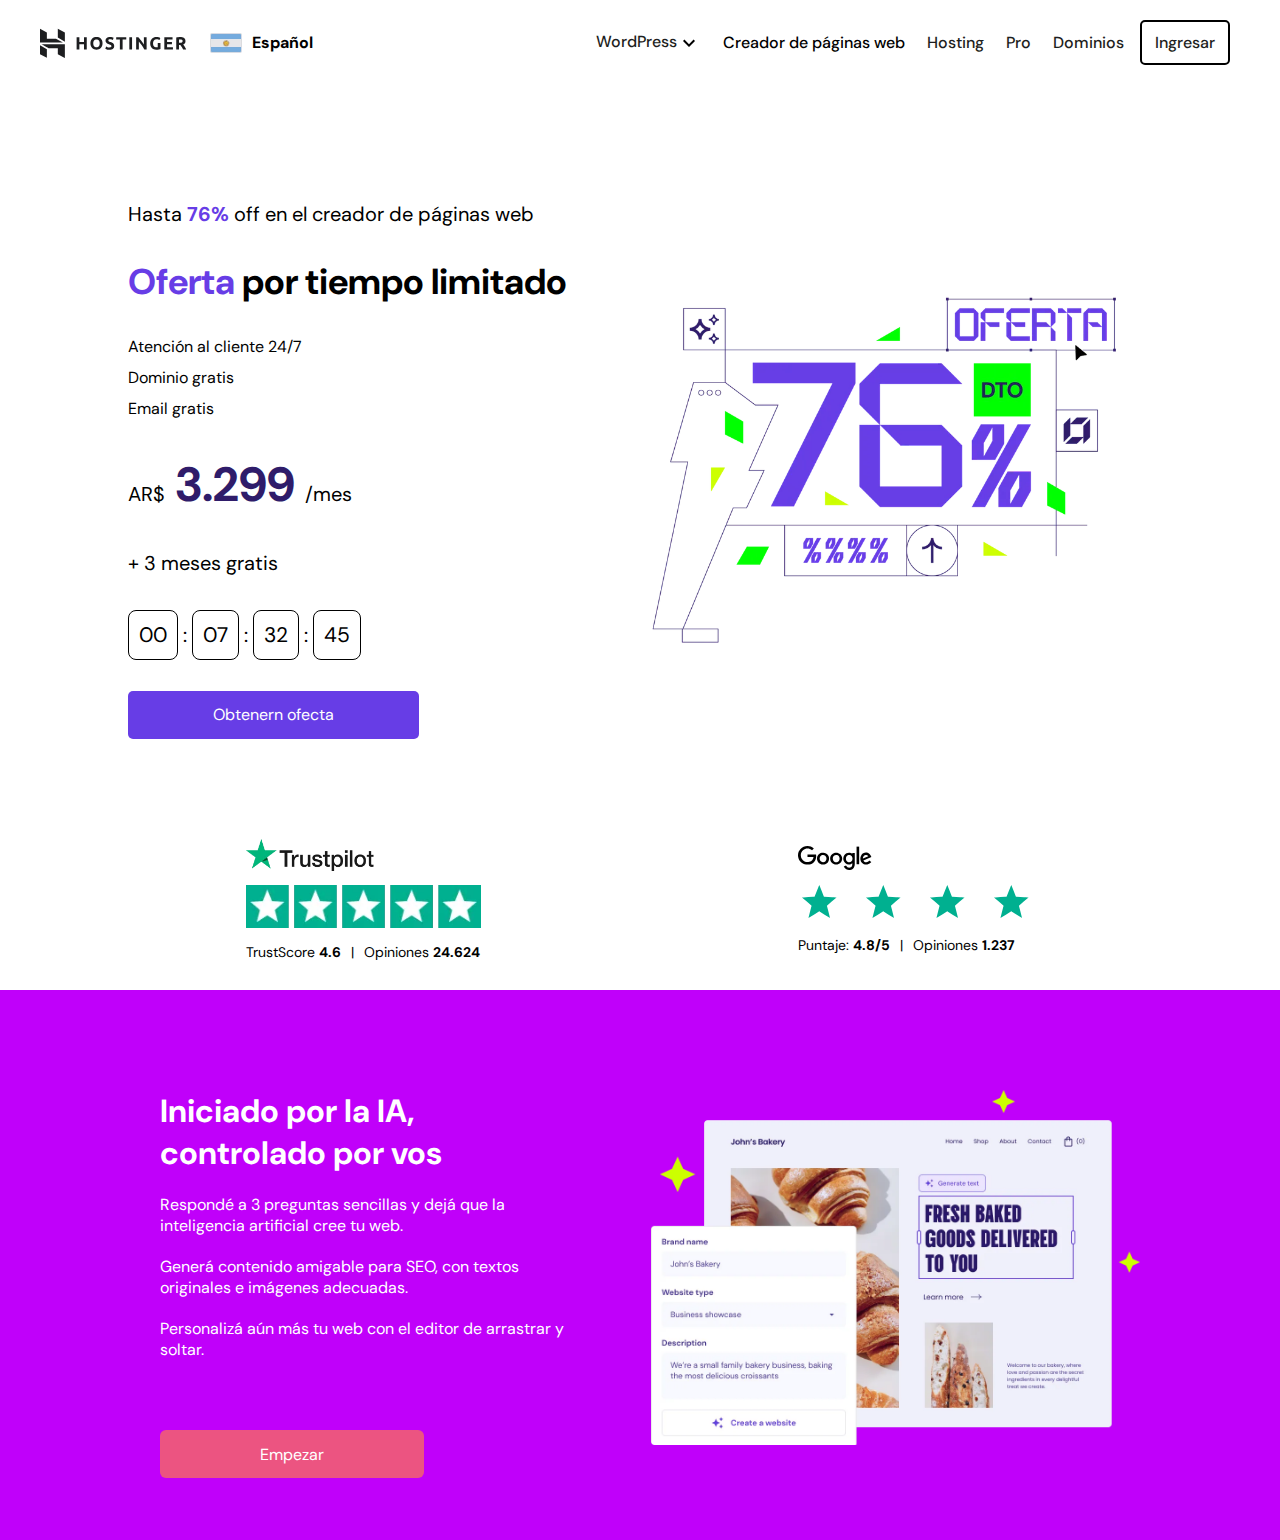
==== commit 45e1a876: "3_log" ====
--- a/pages_temp/1_hosting/index.html
+++ b/pages_temp/1_hosting/index.html
@@ -187,14 +187,54 @@
 
         <div class="tex-cente-sec">
 
-            <div>
-                <div>
-
-                </div>
-
-                <div>
-
-                </div>
+            <div class="div-cen">
+                <div class="ini1">
+                    <h2>Iniciado por la IA, controlado por vos</h2>
+                    <p>Respondé a 3 preguntas sencillas y dejá que la inteligencia artificial cree tu web.</p>
+                    <p>Generá contenido amigable para SEO, con textos originales e imágenes adecuadas.</p>
+                    <p>Personalizá aún más tu web con el editor de arrastrar y soltar.</p>
+                    <div class="ps">
+
+                    <button>Empezar</button>
+                    </div>
+                </div>
+
+                <div class="ini2">
+                    <img src="/pages_temp/1_hosting/images/mid_archivos/easy-start.png" alt="">
+                </div>
+            </div>
+        </div>
+        <div class="card_main">
+            <div class="card_midh1">
+                <div class="text_car">
+
+                </div>
+                <div class="img_card">
+
+                </div>
+            
+            </div>
+    
+    
+            <div class="card_midh1">
+                <div class="text_car">
+
+                </div>
+                <div class="img_card">
+
+                </div>
+    
+            </div>
+    
+    
+            <div class="card_midh1">
+                <div class="img_card">
+
+                </div>
+                <div class="text_car">
+
+                </div>
+    
             </div>
         </div>
 
--- a/pages_temp/1_hosting/estilos.css
+++ b/pages_temp/1_hosting/estilos.css
@@ -366,6 +366,7 @@
 }
 .space-cont{
     width: 96%;
+    
     margin: auto;
     display: flex;
     justify-content: center;
@@ -414,7 +415,107 @@
 .opi-c span{
     font-weight: 700;
 }
+
+
+
+
+
+
+/* 
+texto cenro de ahi */
+.tex-cente-sec{
+    height: 550px;
+    background-color: rgb(192, 0, 250);
+    color: #fff;
+    
+}
+.div-cen{
+    display: flex;
+    justify-content: space-between;
+    height: 400px;
+    max-width: 1000px;
+    margin: auto;
+   
+    padding-top: 100px;
+    
+}
+.ini1{
+    width: 40.43%;
+    display: flex;
+    flex-direction: column;
+    gap: 20px;
+    justify-content: space-between;
+    align-items: start;
+    margin-left: 20px;
+
+}
+.ini1 h2{
+    font-size: 32px;
+    color: #fff;
+}
+.ini1 p{
+    font-family: inherit;
+  font-size: 16px;
+}
+.ps{
+    margin-top: 50px;
+}
+.ini1 button{
+    width: 264px;
+    height: 48px;
+    font-size: 16px;
+    background-color:#ec5481;
+    border: none;
+    border-radius: 6px;
+    color: #fff;
+}
+.ini2{
+    width: 48.94%;
+}
+
+.ini2 img{
+    width: 100%;
+}
+
+
+
+
 @media only screen and (min-width: 140px) and (max-width: 976px) {
+    .div-cen{
+        flex-direction: column;
+        align-items: center;
+        width: 90%;
+    }
+    .ini1{
+        width: 98.94%;
+        justify-content: center;
+    }
+    .ini2{
+        width: 98.94%;
+        justify-content: center;
+    }
+    .ps{
+        margin: 0;
+    }
+
+    .ini1 button{
+        width: 264px;
+        height: 48px;
+        font-size: 16px;
+        background-color:#ec5481;
+        border: none;
+        border-radius: 6px;
+        color: #fff;
+    }
+
+
+    .tex-cente-sec{
+        height: 890px;
+        background-color: blue;
+    }
+    .spaces-grid{
+        height: 600px;
+    }
     .midline .k .do{
         font-size: 26px;
     }
@@ -431,8 +532,10 @@
         height: auto;
     }
 
+
     .midsec1 {
         width: 99%;
+        height: auto;
         margin: auto;
         gap: 10px;
         justify-content: center;
@@ -458,20 +561,27 @@
     .space-cont {
         flex-direction: column;
         gap: 100px;
+        height: 100%;
+        display: flex;
     }
     .space-opin{
         width: auto;
-    }
-
-}
-
-
-/* 
-texto cenro de ahi */
-.tex-cente-sec{
-    height: 600px;
-    background-color: aqua;
-}
+        
+    }
+
+}
+@media only screen and (min-width: 140px) and (max-width: 476px) {
+    .ini1{
+        width: 98.94%;
+        justify-content: center;
+    }
+    .ini2{
+        width: 98.94%;
+        margin-top: 59px;
+    }
+}
+
+
 
 @media only screen and (min-width: 140px) and (max-width: 996px) {
     .header {
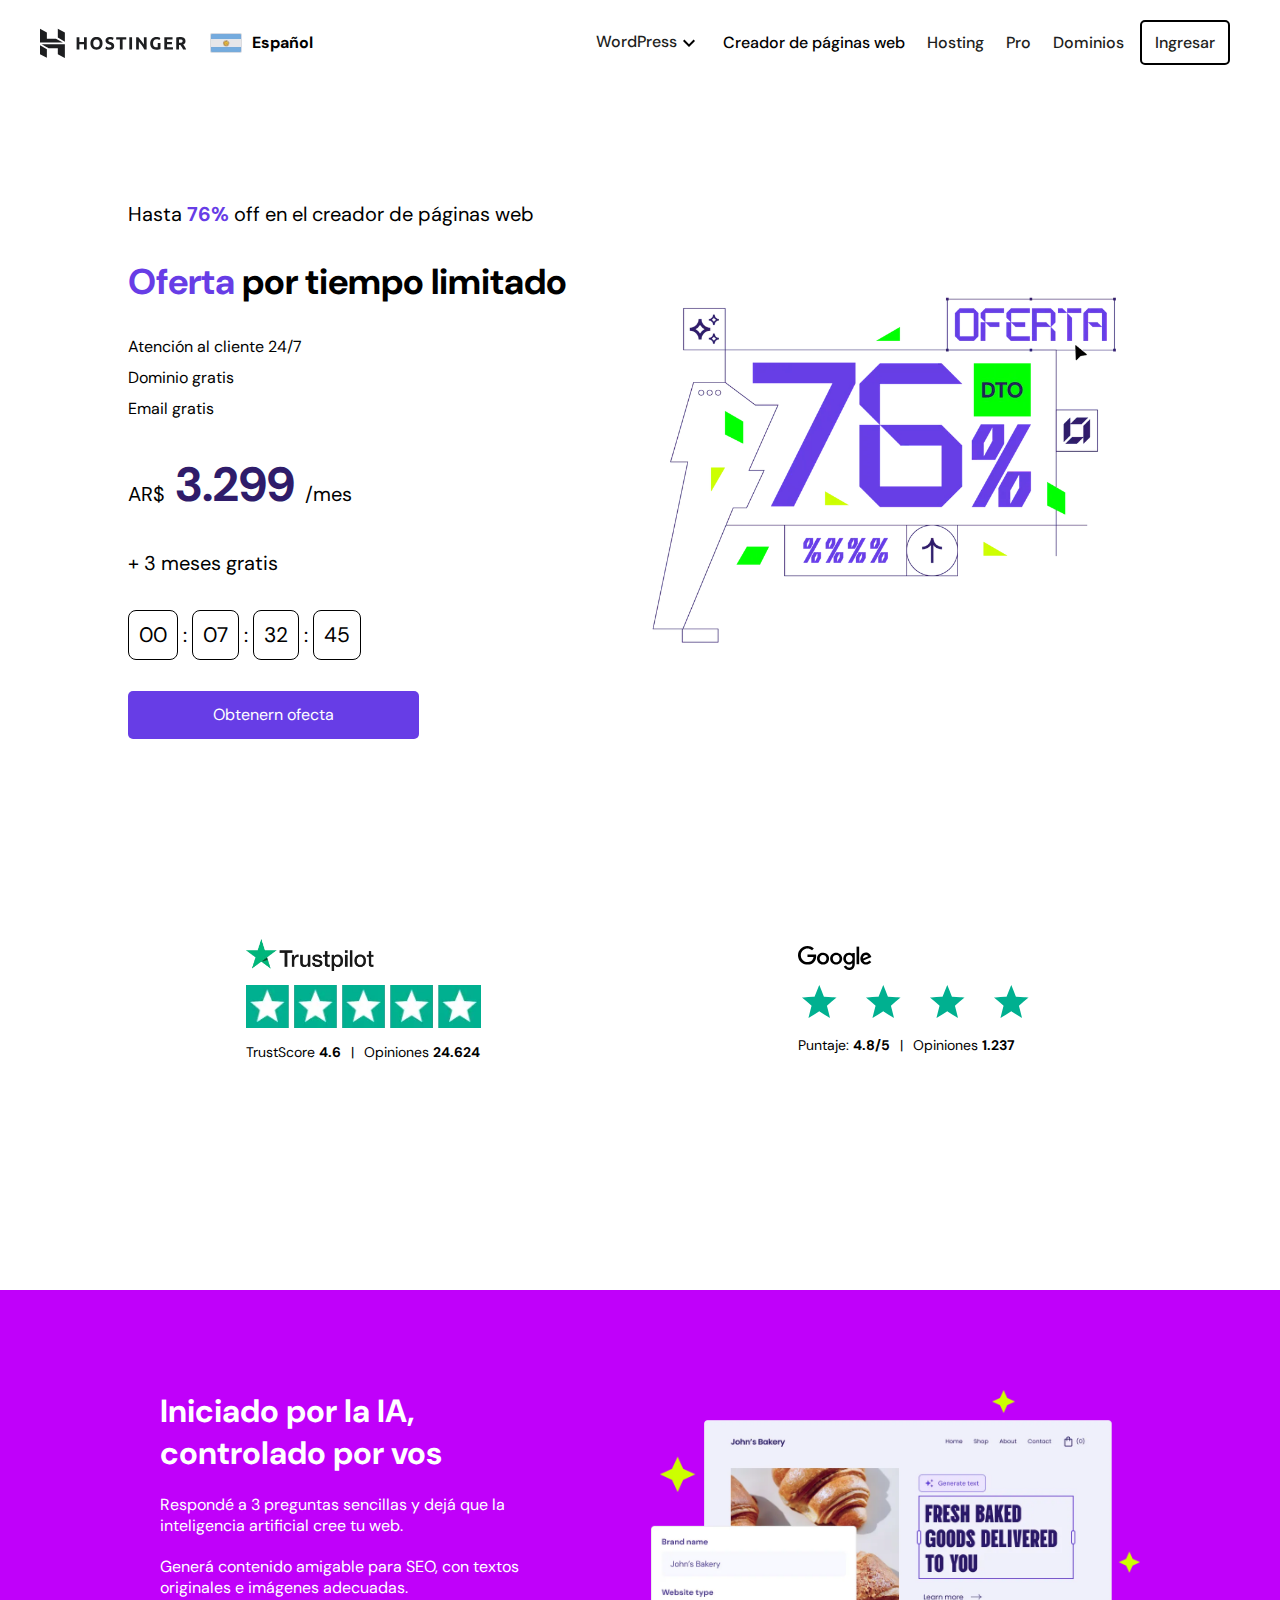
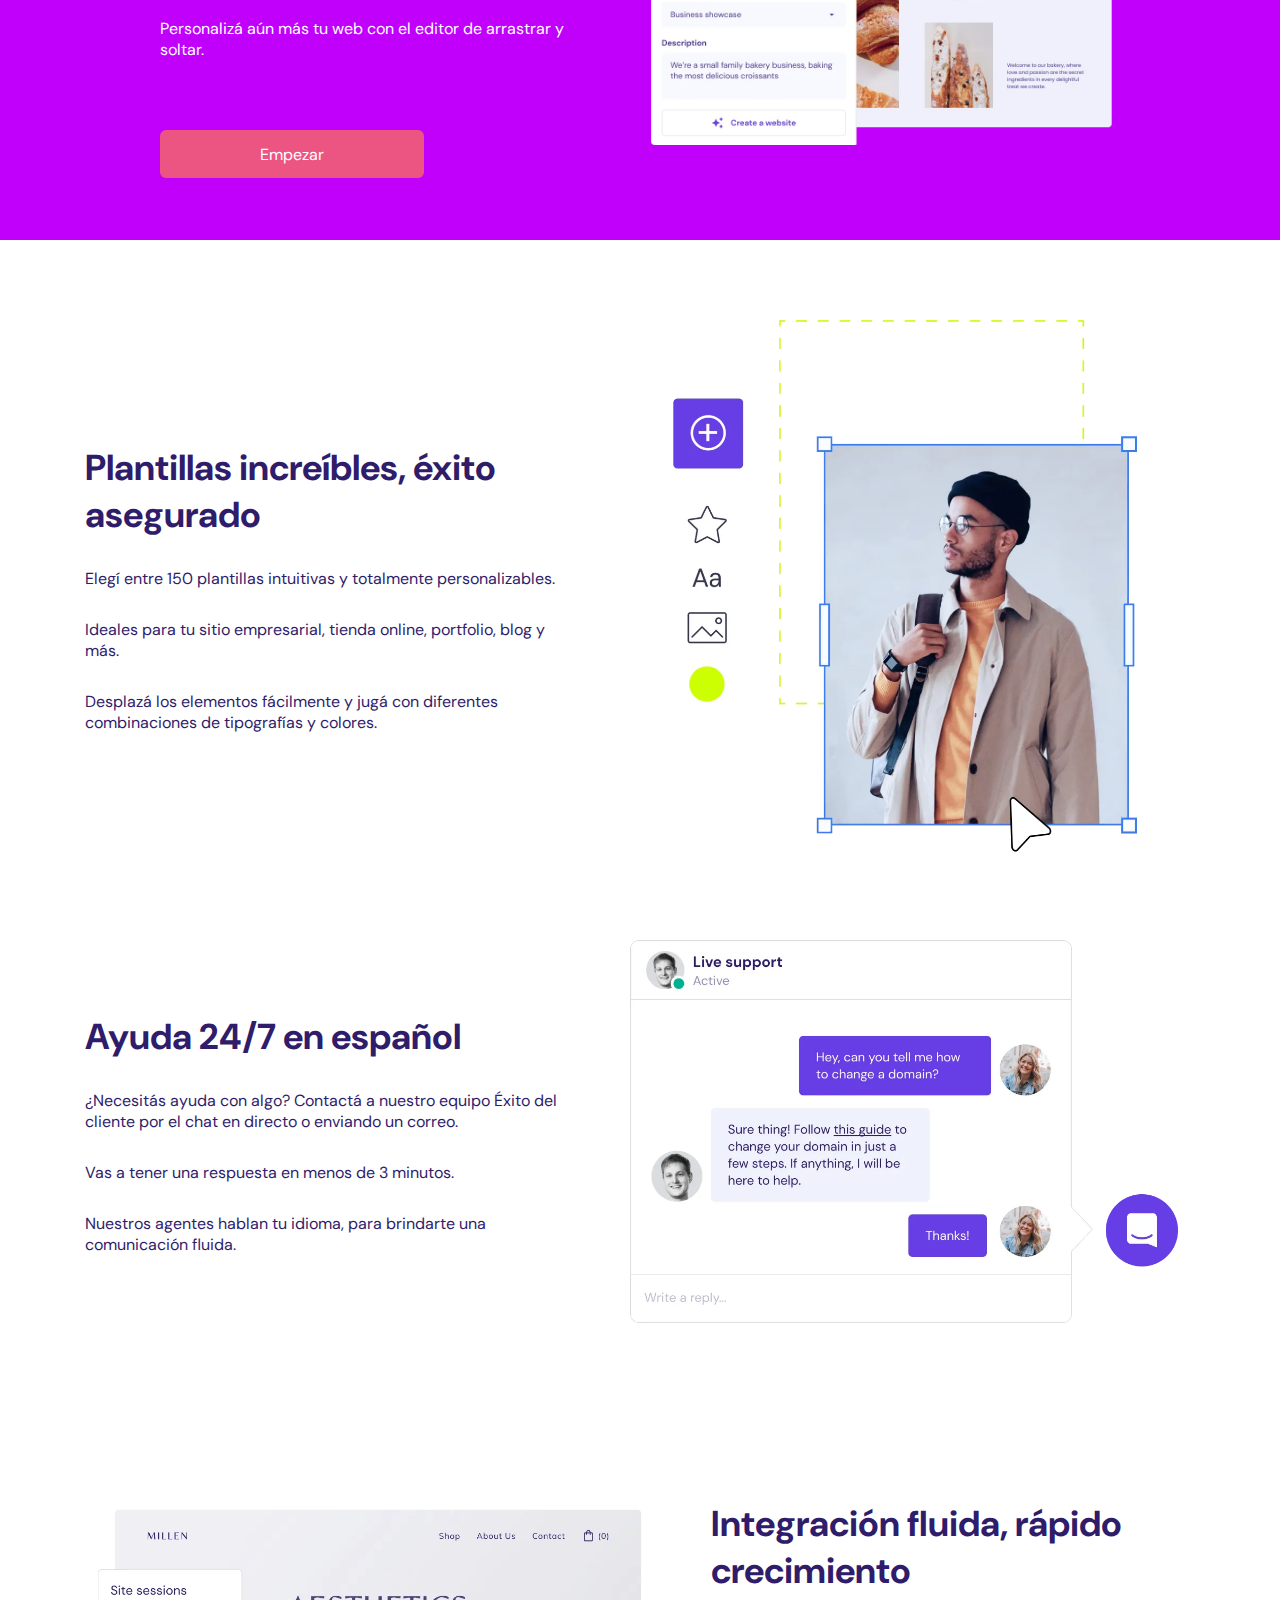
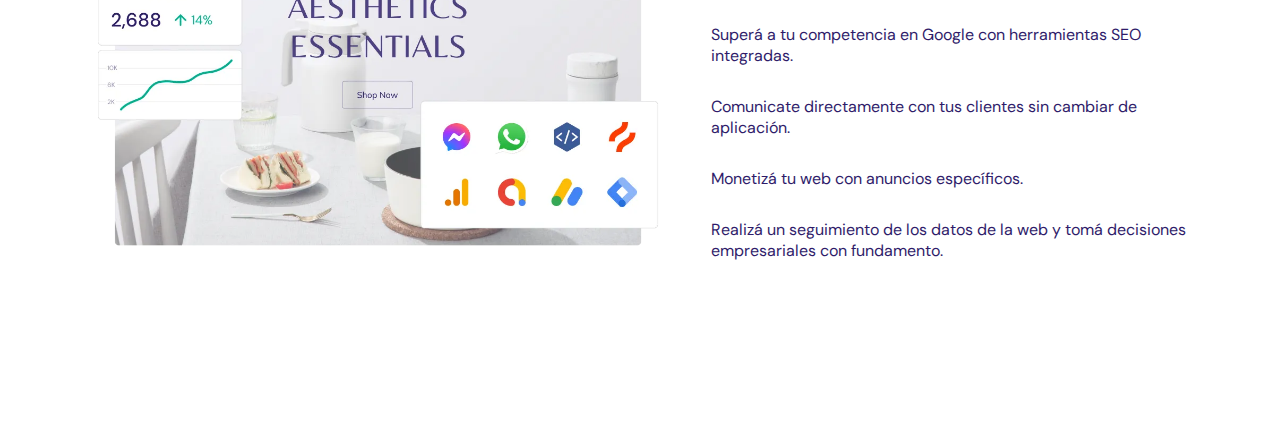
==== commit c8f88286: "finish_cars" ====
--- a/pages_temp/1_hosting/index.html
+++ b/pages_temp/1_hosting/index.html
@@ -204,13 +204,17 @@
                 </div>
             </div>
         </div>
+
         <div class="card_main">
             <div class="card_midh1">
                 <div class="text_car">
-
+                    <h2>Plantillas increíbles, éxito asegurado</h2>
+                    <p>Elegí entre 150 plantillas intuitivas y totalmente personalizables.</p>
+                    <p>Ideales para tu sitio empresarial, tienda online, portfolio, blog y más.</p>
+                    <p>Desplazá los elementos fácilmente y jugá con diferentes combinaciones de tipografías y colores.</p>
                 </div>
                 <div class="img_card">
-
+                    <img src="/pages_temp/1_hosting/images/mid_archivos/content-carousel-second.png" alt="">
                 </div>
             
             </div>
@@ -218,10 +222,13 @@
     
             <div class="card_midh1">
                 <div class="text_car">
-
+                    <h2>Ayuda 24/7 en español</h2>
+                    <p>¿Necesitás ayuda con algo? Contactá a nuestro equipo Éxito del cliente por el chat en directo o enviando un correo.</p>
+                    <p>Vas a tener una respuesta en menos de 3 minutos.</p>
+                    <p>Nuestros agentes hablan tu idioma, para brindarte una comunicación fluida.</p>
                 </div>
                 <div class="img_card">
-
+                    <img src="/pages_temp/1_hosting/images/mid_archivos/support-2x-new.png" alt="">
                 </div>
     
             </div>
@@ -229,13 +236,20 @@
     
             <div class="card_midh1">
                 <div class="img_card">
-
+                    <img  src="/pages_temp/1_hosting/images/mid_archivos/integrations-2x.png"alt="">
                 </div>
                 <div class="text_car">
-
-                </div>
-    
-            </div>
+                    <h2>Integración fluida, rápido crecimiento</h2>
+                    <p>Superá a tu competencia en Google con herramientas SEO integradas.</p>
+                    <p>Comunicate directamente con tus clientes sin cambiar de aplicación.</p>
+                    <p>Monetizá tu web con anuncios específicos.</p>
+                    <p>Realizá un seguimiento de los datos de la web y tomá decisiones empresariales con fundamento.</p>
+                </div>
+    
+            </div>
+        </div>
+        <div>
+            
         </div>
 
     </div>
--- a/pages_temp/1_hosting/estilos.css
+++ b/pages_temp/1_hosting/estilos.css
@@ -363,6 +363,8 @@
 .spaces-grid{
     height: 260px;
     padding-top: 100px;
+    margin-bottom: 200px;
+    margin-top: 100px;
 }
 .space-cont{
     width: 96%;
@@ -427,6 +429,7 @@
     height: 550px;
     background-color: rgb(192, 0, 250);
     color: #fff;
+    margin-bottom: 100px;
     
 }
 .div-cen{
@@ -478,6 +481,52 @@
 }
 
 
+/* 
+CARD_MIDLI */
+.card_main{
+    margin-bottom: 100px;
+}
+.card_midh1{
+    height: 496px;
+    display: flex;
+    justify-content: center;
+    align-items: center;
+    gap: 40px;
+    max-width: 1198px;
+    margin: auto ;
+    margin-bottom: 50px;
+}
+
+.text_car{
+    width: 40.43%;
+    display: flex;
+    flex-direction: column;
+    justify-content: space-between;
+    gap: 30px;
+    align-items: start;
+}
+.text_car h2{
+    font-size: 36px;
+    color: #2f1c6a;
+}
+.text_car p{
+    font-size: 16px;
+    color: #2f1c6a;
+}
+.img_card{
+    width: 48.94%;
+}
+
+
+.img_card img{
+    width: 100%;
+    height: auto;
+}
+
+
+
+
+
 
 
 @media only screen and (min-width: 140px) and (max-width: 976px) {
@@ -487,7 +536,7 @@
         width: 90%;
     }
     .ini1{
-        width: 98.94%;
+        width: 68.94%;
         justify-content: center;
     }
     .ini2{
@@ -510,7 +559,7 @@
 
 
     .tex-cente-sec{
-        height: 890px;
+        height: 1110px;
         background-color: blue;
     }
     .spaces-grid{
@@ -580,10 +629,48 @@
         margin-top: 59px;
     }
 }
-
-
+@media only screen and (min-width: 140px) and (max-width: 646px) {
+    
+    .text_car{
+        width: 90.43%;
+        
+    }
+    .img_card{
+        width: 90.43%;
+        
+    }
+    .card_midh1{
+        display: flex;
+        flex-direction: column;
+        height: auto;
+        gap: 9px;
+        justify-content: space-evenly;
+        align-items: center;
+    }
+   
+    .text_car h2{
+        font-size: 36px;
+        color: #2f1c6a;
+    }
+    .text_car p{
+        font-size: 16px;
+        color: #2f1c6a;
+    }
+   
+    
+    
+    .img_card img{
+        width: 90%;
+        height: auto;
+        margin: auto;
+    }
+    
+    
+
+}
 
 @media only screen and (min-width: 140px) and (max-width: 996px) {
+    
     .header {
         position: relative;
         height: 100vh;
